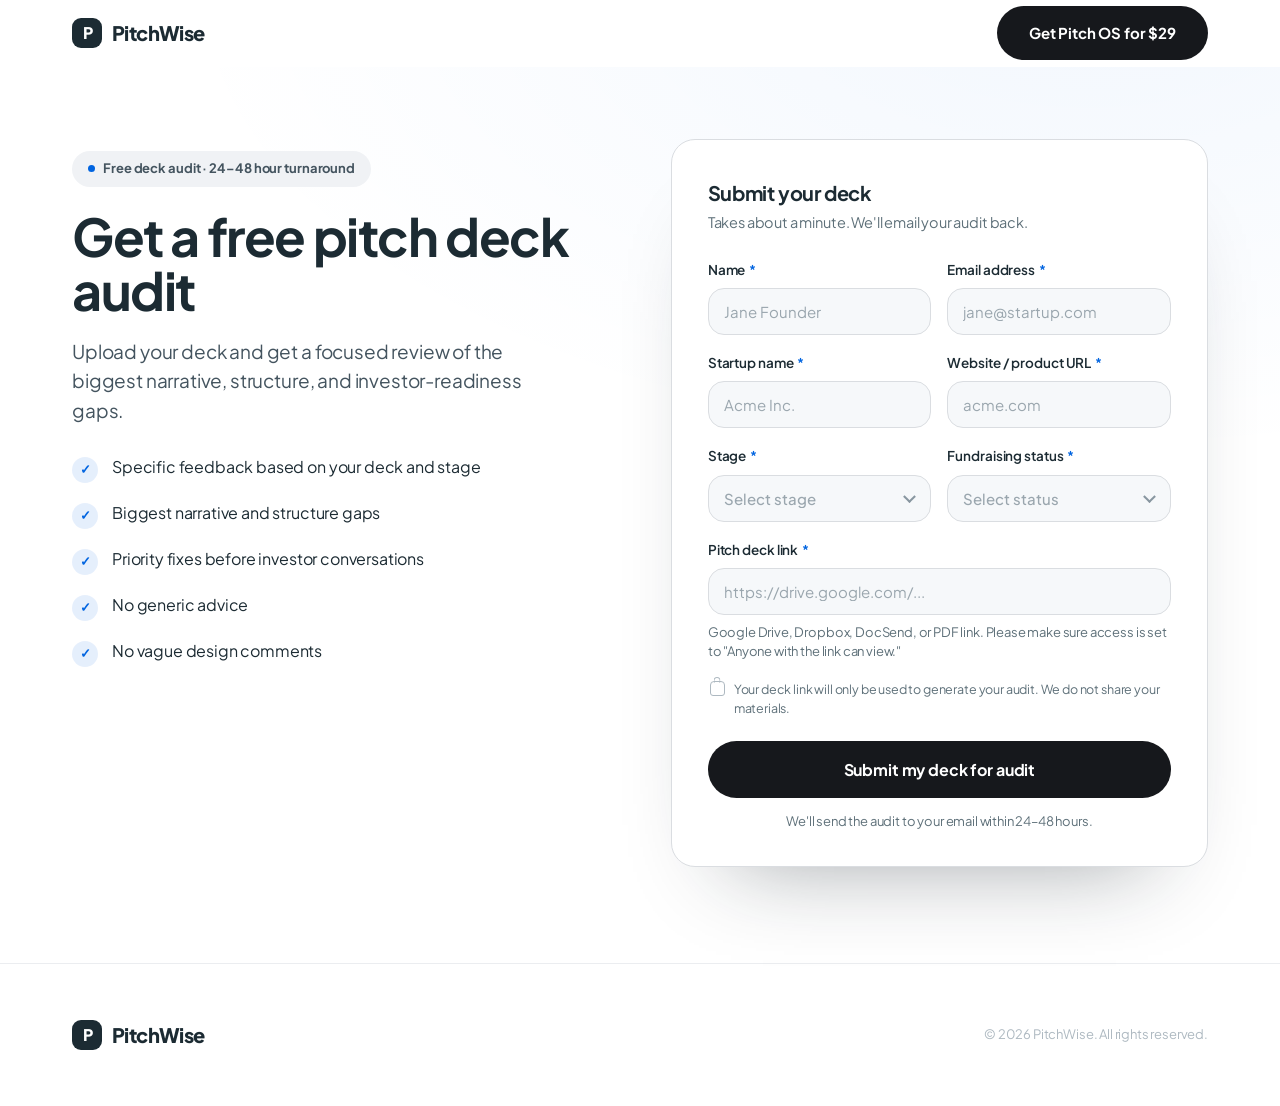
==== free-audit.html @ 68fb24f4 "Add files via upload" ====
<!DOCTYPE html>
<html lang="en">
<head>
<meta charset="UTF-8" />
<meta name="viewport" content="width=device-width, initial-scale=1.0" />
<title>Free Pitch Deck Audit — PitchWise</title>
<meta name="description" content="Upload your pitch deck and get a focused review of the biggest narrative, structure, and investor-readiness gaps." />
<link rel="preconnect" href="https://fonts.googleapis.com" />
<link rel="preconnect" href="https://fonts.gstatic.com" crossorigin />
<link href="https://fonts.googleapis.com/css2?family=Plus+Jakarta+Sans:ital,wght@0,300;0,400;0,500;0,600;0,700;0,800&display=swap" rel="stylesheet" />
<link rel="stylesheet" href="styles.css" />
<link rel="stylesheet" href="audit.css" />
<script>document.documentElement.classList.add("js");</script>
</head>
<body>

<!-- ============================================================ NAV -->
<header class="nav" id="nav">
  <div class="wrap nav-inner">
    <a class="brand" href="PitchWise.html">
      <span class="brand-mark">P</span>
      PitchWise
    </a>
    <div class="nav-actions">
      <a class="btn btn-primary" href="PitchWise.html#get">Get Pitch OS for $29</a>
    </div>
  </div>
</header>

<main>
  <section class="audit-page">
    <div class="wrap">
      <div class="audit-layout">

        <!-- ---------------------------------------- LEFT: COPY -->
        <div class="audit-copy">
          <span class="hero-badge"><span class="dot"></span> Free deck audit · 24–48 hour turnaround</span>
          <h1>Get a free pitch deck audit</h1>
          <p class="lede">Upload your deck and get a focused review of the biggest narrative, structure, and investor-readiness gaps.</p>
          <ul class="audit-points">
            <li><span class="ic">✓</span><span>Specific feedback based on your deck and stage</span></li>
            <li><span class="ic">✓</span><span>Biggest narrative and structure gaps</span></li>
            <li><span class="ic">✓</span><span>Priority fixes before investor conversations</span></li>
            <li><span class="ic">✓</span><span>No generic advice</span></li>
            <li><span class="ic">✓</span><span>No vague design comments</span></li>
          </ul>
        </div>

        <!-- ---------------------------------------- RIGHT: FORM -->
        <div class="audit-form-card">
          <form id="auditForm" action="https://api.web3forms.com/submit" method="POST" novalidate>
            <input type="hidden" name="access_key" value="e4093135-9e4c-492b-8e3f-f1257cd2d997" />
            <input type="hidden" name="subject" value="New PitchWise Deck Audit Submission" />
            <input type="hidden" name="redirect" value="https://pitchwise.xyz/thank-you.html" />
            <input type="checkbox" name="botcheck" class="hidden" style="display:none;" />
            <div class="form-title">Submit your deck</div>
            <p class="form-sub">Takes about a minute. We'll email your audit back.</p>

            <div class="field-row">
              <div class="field">
                <label for="name">Name <span class="req">*</span></label>
                <input class="input" type="text" id="name" name="name" placeholder="Jane Founder" required />
              </div>
              <div class="field">
                <label for="email">Email address <span class="req">*</span></label>
                <input class="input" type="email" id="email" name="email" placeholder="jane@startup.com" required />
              </div>
            </div>

            <div class="field-row">
              <div class="field">
                <label for="startup">Startup name <span class="req">*</span></label>
                <input class="input" type="text" id="startup" name="startup_name" placeholder="Acme Inc." required />
              </div>
              <div class="field">
                <label for="website">Website / product URL <span class="req">*</span></label>
                <input class="input" type="text" id="website" name="website_url" placeholder="acme.com" required />
              </div>
            </div>

            <div class="field-row">
              <div class="field">
                <label for="stage">Stage <span class="req">*</span></label>
                <div class="select-wrap">
                  <select class="select" id="stage" name="stage" required>
                    <option value="" disabled selected hidden>Select stage</option>
                    <option>Idea</option>
                    <option>MVP</option>
                    <option>Pre-revenue</option>
                    <option>Revenue</option>
                    <option>Pre-seed</option>
                    <option>Seed</option>
                  </select>
                </div>
              </div>
              <div class="field">
                <label for="fundraising">Fundraising status <span class="req">*</span></label>
                <div class="select-wrap">
                  <select class="select" id="fundraising" name="fundraising_status" required>
                    <option value="" disabled selected hidden>Select status</option>
                    <option>Not raising yet</option>
                    <option>Preparing to raise</option>
                    <option>Actively raising</option>
                    <option>Demo day</option>
                    <option>Accelerator application</option>
                  </select>
                </div>
              </div>
            </div>

            <div class="field">
              <label for="deck">Pitch deck link <span class="req">*</span></label>
              <input class="input" type="url" id="deck" name="pitch_deck_link" placeholder="https://drive.google.com/..." required />
              <div class="upload-hint" style="margin-top:8px;">Google Drive, Dropbox, DocSend, or PDF link. Please make sure access is set to "Anyone with the link can view."</div>
              <div class="field-error" id="fileError"></div>
            </div>

            <div class="privacy-note">
              <span class="lock"></span>
              <span>Your deck link will only be used to generate your audit. We do not share your materials.</span>
            </div>

            <button type="submit" class="btn btn-primary btn-submit">Submit my deck for audit</button>
            <p class="submit-help">We'll send the audit to your email within 24–48 hours.</p>
          </form>
        </div>

      </div>
    </div>
  </section>
</main>

<!-- ======================================================== FOOTER -->
<footer class="footer">
  <div class="wrap footer-inner">
    <a class="brand" href="PitchWise.html">
      <span class="brand-mark">P</span>
      PitchWise
    </a>
    <span class="copy">© 2026 PitchWise. All rights reserved.</span>
  </div>
</footer>

<script>
  (function () {
    var form = document.getElementById("auditForm");
    var input = document.getElementById("deck");
    var errorEl = document.getElementById("fileError");

    function showError(msg) {
      errorEl.textContent = msg;
      errorEl.classList.add("show");
      input.setAttribute("aria-invalid", "true");
    }
    function clearError() {
      errorEl.textContent = "";
      errorEl.classList.remove("show");
      input.removeAttribute("aria-invalid");
    }
    function isValidUrl(value) {
      var v = value.trim();
      if (!v) return false;
      try {
        var u = new URL(v);
        return (u.protocol === "http:" || u.protocol === "https:") && !!u.hostname && u.hostname.indexOf(".") !== -1;
      } catch (err) {
        return false;
      }
    }

    input.addEventListener("input", clearError);

    form.addEventListener("submit", function (e) {
      clearError();

      // Native validation for text/email/select fields
      if (!form.checkValidity()) {
        e.preventDefault();
        form.reportValidity();
        return;
      }
      // Require a valid deck link
      var link = input.value.trim();
      if (!link) {
        e.preventDefault();
        showError("Please add a link to your pitch deck.");
        input.focus();
        return;
      }
      if (!isValidUrl(link)) {
        e.preventDefault();
        showError("Please enter a valid link (e.g. https://drive.google.com/...).");
        input.focus();
        return;
      }

      // Valid — allow native POST to Web3Forms.
      // The hidden "redirect" field sends the user to the thank-you page on success.
      var btn = form.querySelector(".btn-submit");
      if (btn) {
        btn.textContent = "Submitting…";
        btn.style.pointerEvents = "none";
        btn.style.opacity = "0.7";
      }
    });
  })();

  /* Sticky nav hairline on scroll (matches landing page behavior) */
  (function () {
    var nav = document.getElementById("nav");
    if (!nav) return;
    function onScroll() {
      nav.classList.toggle("scrolled", window.scrollY > 8);
    }
    window.addEventListener("scroll", onScroll, { passive: true });
    onScroll();
  })();
</script>
</body>
</html>
---- styles.css ----
/* ============================================================
   PitchWise — Meta-inspired redesign
   Design tokens derived from the attached Meta design.md.
   Token names map 1:1 to the design system; values below are
   concrete realizations of the {token} placeholders.
   ============================================================ */

:root {
  /* ---- Brand & accent ---- */
  --primary: #0064E0;        /* Cobalt — buy-now / conversion accent only */
  --primary-deep: #0143B5;   /* Pressed cobalt / active link */
  --primary-soft: rgba(0, 100, 224, 0.10);
  --fb-blue: #1877F2;        /* Form-control activation */

  /* ---- Surface ---- */
  --canvas: #FFFFFF;
  --surface-soft: #F0F2F5;
  --surface-tint: #F6F8FA;
  --hairline: #DADDE1;
  --hairline-soft: #EBEDF0;

  /* ---- Text ---- */
  --ink-deep: #1C2B33;
  --ink: #2E3B43;
  --charcoal: #44545F;
  --slate: #5E7079;
  --steel: #8896A0;
  --stone: #AEB9C1;

  /* ---- Buttons ---- */
  --ink-button: #16181C;     /* Black marketing pill */
  --on-ink-button: #FFFFFF;

  /* ---- Semantic ---- */
  --success: #2E9E5B;
  --attention: #E8730C;
  --warning: #F7C948;
  --critical: #E02C2C;

  /* ---- Type ---- */
  --font: "Plus Jakarta Sans", "Helvetica Neue", Helvetica, Arial, sans-serif;

  /* ---- Radius scale ---- */
  --r-sm: 4px;
  --r-md: 6px;
  --r-lg: 8px;
  --r-xl: 16px;
  --r-xxl: 24px;
  --r-xxxl: 32px;
  --r-feature: 40px;
  --r-full: 100px;

  /* ---- Spacing ---- */
  --s-xxs: 4px;
  --s-xs: 8px;
  --s-sm: 10px;
  --s-md: 12px;
  --s-base: 16px;
  --s-lg: 20px;
  --s-xl: 24px;
  --s-xxl: 32px;
  --s-xxxl: 40px;
  --s-section-sm: 48px;
  --s-section: 64px;
  --s-section-lg: 80px;
  --s-hero: 120px;

  --max-w: 1200px;
}

/* ============================================================
   Base
   ============================================================ */
*,
*::before,
*::after { box-sizing: border-box; }

html { scroll-behavior: smooth; }

body {
  margin: 0;
  font-family: var(--font);
  background: var(--canvas);
  color: var(--ink-deep);
  -webkit-font-smoothing: antialiased;
  text-rendering: optimizeLegibility;
  font-size: 16px;
  line-height: 1.5;
  letter-spacing: -0.16px;
}

img { display: block; max-width: 100%; }

a { color: inherit; text-decoration: none; }

h1, h2, h3, h4, p { margin: 0; }

.wrap {
  width: 100%;
  max-width: var(--max-w);
  margin: 0 auto;
  padding: 0 32px;
}

/* ============================================================
   Type roles
   ============================================================ */
.t-hero {
  font-size: clamp(40px, 6.2vw, 68px);
  font-weight: 600;
  line-height: 1.08;
  letter-spacing: -1.8px;
}
.t-display {
  font-size: clamp(32px, 4.4vw, 48px);
  font-weight: 600;
  line-height: 1.14;
  letter-spacing: -1.2px;
}
.t-heading-lg {
  font-size: clamp(26px, 3vw, 36px);
  font-weight: 600;
  line-height: 1.18;
  letter-spacing: -0.8px;
}
.t-heading-md {
  font-size: clamp(22px, 2.4vw, 28px);
  font-weight: 300;
  line-height: 1.22;
  letter-spacing: -0.4px;
}
.t-heading-sm {
  font-size: 22px;
  font-weight: 600;
  line-height: 1.25;
  letter-spacing: -0.4px;
}
.t-subtitle {
  font-size: clamp(17px, 1.5vw, 19px);
  font-weight: 400;
  line-height: 1.5;
  letter-spacing: -0.2px;
  color: var(--charcoal);
}
.t-eyebrow {
  font-size: 13px;
  font-weight: 700;
  letter-spacing: 0.6px;
  text-transform: uppercase;
  color: var(--primary);
}
.t-body { font-size: 16px; line-height: 1.55; color: var(--charcoal); }
.t-small { font-size: 14px; line-height: 1.45; letter-spacing: -0.14px; color: var(--slate); }

.muted { color: var(--slate); }

/* ============================================================
   Buttons (pill, always rounded-full)
   ============================================================ */
.btn {
  display: inline-flex;
  align-items: center;
  justify-content: center;
  gap: 8px;
  font-family: inherit;
  font-size: 15px;
  font-weight: 700;
  letter-spacing: -0.14px;
  border-radius: var(--r-full);
  border: 2px solid transparent;
  cursor: pointer;
  padding: 14px 30px;
  transition: transform 160ms ease, background 160ms ease, color 160ms ease, border-color 160ms ease;
  white-space: nowrap;
}
.btn:active { transform: translateY(1px); }

.btn-primary { background: var(--ink-button); color: var(--on-ink-button); }
.btn-primary:hover { background: #2b2f36; }

.btn-cta { background: var(--primary); color: #fff; }
.btn-cta:hover { background: var(--primary-deep); }

.btn-secondary {
  background: transparent;
  color: var(--ink-deep);
  border-color: var(--ink-deep);
}
.btn-secondary:hover { background: var(--ink-deep); color: #fff; }

.btn-ghost {
  background: transparent;
  color: var(--ink-deep);
  border-color: rgba(10, 19, 23, 0.14);
  padding: 12px 26px;
}
.btn-ghost:hover { border-color: var(--ink-deep); }

.btn-lg { padding: 16px 34px; font-size: 16px; }

.btn-on-dark { background: #fff; color: var(--ink-deep); }
.btn-on-dark:hover { background: #e9ebee; }
.btn-secondary-on-dark {
  background: transparent;
  color: #fff;
  border-color: rgba(255,255,255,0.5);
}
.btn-secondary-on-dark:hover { background: rgba(255,255,255,0.12); border-color:#fff; }

/* ============================================================
   Navigation
   ============================================================ */
.nav {
  position: sticky;
  top: 0;
  z-index: 50;
  background: rgba(255,255,255,0.82);
  backdrop-filter: saturate(180%) blur(18px);
  border-bottom: 1px solid transparent;
  transition: border-color 200ms ease, background 200ms ease;
}
.nav.scrolled { border-bottom-color: var(--hairline-soft); }
.nav-inner {
  height: 66px;
  display: flex;
  align-items: center;
  justify-content: space-between;
  gap: 24px;
}
.brand {
  display: flex;
  align-items: center;
  gap: 10px;
  font-weight: 800;
  font-size: 20px;
  letter-spacing: -0.6px;
  color: var(--ink-deep);
}
.brand-mark {
  width: 30px; height: 30px;
  border-radius: 9px;
  background: var(--ink-deep);
  display: grid; place-items: center;
  color: #fff; font-weight: 800; font-size: 16px;
  letter-spacing: -1px;
}
.nav-actions { display: flex; align-items: center; gap: 10px; }

/* ============================================================
   Sections
   ============================================================ */
section { position: relative; }
.section-pad { padding: 80px 0; }
.section-pad-lg { padding: 96px 0; }

.center { text-align: center; }
.section-head { max-width: 760px; margin: 0 auto; }
.section-head.left { margin: 0; }
.section-head .t-eyebrow { margin-bottom: 16px; display: block; }
.section-head .t-subtitle { margin-top: 20px; }

/* ============================================================
   Hero
   ============================================================ */
.hero { padding: 64px 0 88px; overflow: hidden; }
.hero-head { max-width: 880px; margin: 0 auto; text-align: center; }
.hero-badge {
  display: inline-flex; align-items: center; gap: 8px;
  background: var(--surface-soft);
  color: var(--charcoal);
  font-size: 13px; font-weight: 700; letter-spacing: -0.1px;
  padding: 8px 16px;
  border-radius: var(--r-full);
  margin-bottom: 26px;
}
.hero-badge .dot { width: 7px; height: 7px; border-radius: 50%; background: var(--primary); }
.hero h1 { margin-bottom: 22px; }
.hero-sub { max-width: 620px; margin: 0 auto 32px; }
.hero-ctas { display: flex; gap: 14px; justify-content: center; flex-wrap: wrap; }

/* ---- Hero carousel ---- */
/* ---- Funded deck patterns rail ---- */
.fp-rail {
  position: relative;
  margin-top: 52px;
}
.fp-scroller {
  display: flex;
  gap: 20px;
  overflow-x: auto;
  scroll-snap-type: x proximity;
  padding: 8px max(32px, calc((100vw - 1200px) / 2 + 32px)) 28px;
  scroll-padding-left: max(32px, calc((100vw - 1200px) / 2 + 32px));
  -webkit-overflow-scrolling: touch;
  scrollbar-width: none;
}
.fp-scroller::-webkit-scrollbar { display: none; }
.fp-card {
  flex: 0 0 320px;
  scroll-snap-align: start;
  display: flex;
  flex-direction: column;
  background: var(--canvas);
  border: 1px solid var(--hairline-soft);
  border-radius: var(--r-xxl);
  overflow: hidden;
  transition: border-color 200ms ease, box-shadow 200ms ease, transform 200ms ease;
}
.fp-card:hover {
  border-color: var(--hairline);
  box-shadow: 0 12px 32px -18px rgba(16, 24, 40, 0.22);
  transform: translateY(-2px);
}
.fp-thumb {
  position: relative;
  aspect-ratio: 16 / 9;
  background-color: var(--surface-soft);
  background-image: repeating-linear-gradient(
    -45deg,
    transparent 0,
    transparent 11px,
    rgba(28, 43, 51, 0.045) 11px,
    rgba(28, 43, 51, 0.045) 22px
  );
  border-bottom: 1px solid var(--hairline-soft);
  display: flex;
  align-items: flex-end;
  justify-content: flex-start;
}
.fp-thumb-tag {
  margin: 12px;
  font-family: var(--mono, ui-monospace, "SF Mono", Menlo, monospace);
  font-size: 11px;
  letter-spacing: 0.04em;
  text-transform: lowercase;
  color: var(--ink-soft);
  background: var(--canvas);
  border: 1px solid var(--hairline-soft);
  padding: 4px 9px;
  border-radius: var(--r-full);
}
.fp-body {
  display: flex;
  flex-direction: column;
  gap: 12px;
  padding: 22px 22px 24px;
  flex: 1;
}
.fp-head {
  display: flex;
  align-items: center;
  justify-content: space-between;
  gap: 12px;
}
.fp-name {
  font-size: 17px;
  font-weight: 700;
  letter-spacing: -0.3px;
  color: var(--ink-deep);
}
.fp-raise {
  font-size: 12px;
  font-weight: 600;
  color: var(--ink-soft);
  background: var(--surface-soft);
  border: 1px solid var(--hairline-soft);
  padding: 4px 10px;
  border-radius: var(--r-full);
  white-space: nowrap;
}
.fp-type {
  align-self: flex-start;
  font-size: 12px;
  font-weight: 600;
  letter-spacing: 0.02em;
  color: var(--primary);
  background: rgba(0, 100, 224, 0.07);
  padding: 5px 11px;
  border-radius: var(--r-full);
}
.fp-thumb--img {
  background: #f8f8f8;
  background-image: none;
}
.fp-thumb--img img {
  width: 100%;
  height: 100%;
  object-fit: cover;
  display: block;
}
.fp-caption {
  font-size: 12.5px;
  line-height: 1.5;
  color: var(--ink-soft);
  margin: 0;
  padding-top: 8px;
  border-top: 1px solid var(--hairline-soft);
  text-wrap: pretty;
}

.fp-nav {
  display: flex;
  justify-content: center;
  align-items: center;
  gap: 14px;
  margin-top: 28px;
}
.fp-arrow {
  width: 48px;
  height: 48px;
  border-radius: var(--r-full);
  border: 1px solid var(--hairline);
  background: var(--canvas);
  color: var(--ink-deep);
  font-size: 22px;
  line-height: 1;
  cursor: pointer;
  display: flex;
  align-items: center;
  justify-content: center;
  transition: opacity 200ms ease, background 200ms ease, border-color 200ms ease, transform 150ms ease;
}
.fp-arrow:hover { background: var(--surface-soft); border-color: var(--stone); }
.fp-arrow:active { transform: scale(0.94); }
.fp-arrow[disabled] { opacity: 0.35; pointer-events: none; }
@media (max-width: 767px) {
  .fp-card { flex-basis: 80vw; max-width: 320px; }
  .fp-scroller { padding-left: 20px; padding-right: 20px; scroll-padding-left: 20px; }
}

/* ============================================================
   Signal chips (problem section)
   ============================================================ */
.chips { display: flex; flex-wrap: wrap; gap: 12px; justify-content: center; margin-top: 48px; }
.chip {
  background: var(--canvas);
  border: 1px solid var(--hairline);
  color: var(--ink);
  font-size: 15px; font-weight: 600;
  padding: 11px 20px;
  border-radius: var(--r-full);
  display: inline-flex; align-items: center; gap: 9px;
}
.chip .tick { color: var(--primary); font-size: 13px; }

/* ============================================================
   Use-case pills
   ============================================================ */
.usecases { display: flex; flex-wrap: wrap; gap: 12px; justify-content: center; margin-top: 48px; }
.usecase {
  background: var(--ink-deep);
  color: #fff;
  font-size: 15px; font-weight: 600;
  padding: 11px 22px;
  border-radius: var(--r-full);
}

/* ============================================================
   Deliverables (what you get)
   ============================================================ */
.deliverables { display: grid; grid-template-columns: repeat(3, 1fr); gap: 24px; margin-top: 56px; }
.deliv-card {
  background: var(--canvas);
  border: 1px solid var(--hairline-soft);
  border-radius: var(--r-xxl);
  padding: 36px 32px;
  display: flex;
  flex-direction: column;
  transition: transform 200ms ease, box-shadow 200ms ease;
}
.deliv-card:hover { transform: translateY(-4px); box-shadow: 0 30px 60px -40px rgba(20,30,40,0.4); }
.deliv-num {
  font-size: 14px; font-weight: 800; color: var(--steel);
  letter-spacing: 0.5px; margin-bottom: 22px;
}
.deliv-visual {
  border-radius: var(--r-xl);
  background: linear-gradient(160deg, var(--surface-tint), var(--surface-soft));
  border: 1px solid var(--hairline-soft);
  aspect-ratio: 16/10;
  margin-bottom: 26px;
  display: grid;
  place-items: center;
  overflow: hidden;
  position: relative;
}
.deliv-visual.deliv-visual--img {
  background: var(--surface-soft);
  background-image: none;
  padding: 0;
}
.deliv-visual--img img {
  width: 100%;
  height: 100%;
  object-fit: cover;
  display: block;
  border-radius: var(--r-xl);
}
.deliv-visual.deliv-visual--framed {
  background: #FEFDFD;
  background-image: none;
  padding: 22px;
}
.deliv-visual--framed img {
  width: 100%;
  height: auto;
  max-height: 100%;
  object-fit: contain;
  display: block;
  border-radius: var(--r-md, 12px);
  background: #fff;
  box-shadow: 0 10px 30px -12px rgba(16, 24, 40, 0.22), 0 2px 6px -2px rgba(16, 24, 40, 0.08);
}
.deliv-card h3 { margin-bottom: 12px; }
.deliv-card .t-body { flex: 1; }
.deliv-tags { display: flex; flex-wrap: wrap; gap: 8px; margin-top: 24px; }
.deliv-tag {
  font-size: 11px; font-weight: 700; letter-spacing: 0.4px;
  text-transform: uppercase;
  color: var(--slate);
  background: var(--surface-soft);
  padding: 6px 11px;
  border-radius: var(--r-full);
}

/* mini deck visual inside deliverable cards */
.mini-deck { display: flex; gap: 7px; align-items: flex-end; }
.mini-slide {
  width: 34px; height: 46px; border-radius: 5px;
  background: #fff; border: 1px solid var(--hairline);
  box-shadow: 0 6px 14px -8px rgba(20,30,40,0.4);
}
.mini-slide.tall { height: 60px; }
.mini-lines { display:flex; flex-direction:column; gap:7px; width: 130px; }
.mini-lines span { height: 9px; border-radius: 4px; background: var(--hairline); }
.mini-lines span:nth-child(1){ width:70%; background: var(--primary); opacity:.7;}
.mini-lines span:nth-child(2){ width:100%; }
.mini-lines span:nth-child(3){ width:88%; }
.mini-prompt {
  width: 78%; background:#fff; border:1px solid var(--hairline);
  border-radius: 12px; padding: 12px; display:flex; flex-direction:column; gap:7px;
}
.mini-prompt .mp-row { display:flex; gap:6px; align-items:center; }
.mini-prompt .mp-dot { width:8px;height:8px;border-radius:50%;background:var(--primary);}
.mini-prompt .mp-bar { height:7px;border-radius:4px;background:var(--hairline);flex:1;}

/* ============================================================
   Process / patterns
   ============================================================ */
.steps { display: grid; grid-template-columns: repeat(6, 1fr); gap: 16px; margin-top: 56px; align-items: stretch; }
.step {
  background: var(--canvas);
  border: 1px solid var(--hairline-soft);
  border-radius: var(--r-lg);
  padding: 24px 20px;
  display: flex;
  flex-direction: column;
  align-items: flex-start;
  text-align: left;
  height: 100%;
  box-sizing: border-box;
}
.step-num {
  width: 40px; height: 40px; border-radius: 50%;
  background: var(--surface-soft);
  color: var(--ink-deep);
  display: grid; place-items: center;
  font-weight: 800; font-size: 15px;
  margin-bottom: 20px;
}
.step h4 { font-size: 17px; font-weight: 700; letter-spacing: -0.3px; }
.step-desc { display: block; font-size: 13px; font-weight: 400; color: var(--ink-soft); letter-spacing: 0; margin-top: 6px; line-height: 1.5; }

/* ============================================================
   Free deck audit (split + mock)
   ============================================================ */
.audit {
  background: var(--surface-soft);
}
.audit-split {
  display: grid;
  grid-template-columns: 1fr 1fr;
  gap: 64px;
  align-items: center;
}
.audit-points { list-style: none; padding: 0; margin: 28px 0 32px; display: flex; flex-direction: column; gap: 18px; }
.audit-points li { display: flex; gap: 14px; }
.audit-points .ic {
  flex: none;
  width: 26px; height: 26px; border-radius: 50%;
  background: var(--primary-soft); color: var(--primary);
  display: grid; place-items: center; font-size: 13px; font-weight: 800;
  margin-top: 2px;
}
.audit-points strong { display: block; color: var(--ink-deep); font-size: 16px; }
.audit-points span.txt { color: var(--slate); font-size: 15px; }

/* audit mock card */
.audit-mock {
  background: var(--canvas);
  border-radius: var(--r-xxl);
  border: 1px solid var(--hairline-soft);
  box-shadow: 0 40px 80px -50px rgba(20,30,40,0.5);
  padding: 28px;
}
.am-file {
  display: flex; align-items: center; gap: 14px;
  padding: 16px; border-radius: var(--r-lg);
  background: var(--surface-tint); border: 1px solid var(--hairline-soft);
}
.am-file .pdf {
  width: 44px; height: 44px; border-radius: 9px;
  background: var(--ink-deep); color: #fff;
  display: grid; place-items: center; font-size: 11px; font-weight: 800;
}
.am-file .meta b { font-size: 15px; color: var(--ink-deep); }
.am-file .meta span { font-size: 13px; color: var(--slate); }
.am-file .badge-ok {
  margin-left: auto;
  background: rgba(46,158,91,0.12); color: var(--success);
  font-size: 12px; font-weight: 700; padding: 6px 12px; border-radius: var(--r-full);
}
.am-rows { margin: 22px 0; display: flex; flex-direction: column; }
.am-row {
  display: flex; justify-content: space-between; align-items: center;
  padding: 13px 0; border-bottom: 1px solid var(--hairline-soft);
  font-size: 15px;
}
.am-row span:first-child { color: var(--ink); font-weight: 500; }
.am-tag { font-size: 13px; font-weight: 700; padding: 4px 11px; border-radius: var(--r-full); }
.am-tag.warn { background: rgba(232,115,12,0.12); color: var(--attention); }
.am-tag.ok { background: rgba(46,158,91,0.12); color: var(--success); }
.am-tag.soft { background: var(--surface-soft); color: var(--slate); }
.am-tag.rev { background: var(--primary-soft); color: var(--primary); }
.am-foot {
  display: flex; align-items: center; justify-content: space-between;
  background: var(--ink-deep); color: #fff;
  border-radius: var(--r-xl); padding: 20px 24px;
}
.am-foot .lbl { font-size: 14px; color: rgba(255,255,255,0.7); }
.am-foot .big { font-size: 17px; font-weight: 700; }
.am-score { text-align: right; }
.am-score .n { font-size: 30px; font-weight: 800; letter-spacing: -1px; }
.am-score .n .d { color: rgba(255,255,255,0.45); font-size: 18px; }

/* ============================================================
   Who this is for
   ============================================================ */
.audience { display: grid; grid-template-columns: repeat(3, 1fr); gap: 20px; margin-top: 48px; }
.aud-card {
  background: var(--canvas);
  border: 1px solid var(--hairline-soft);
  border-radius: var(--r-xl);
  padding: 30px 28px;
}
.aud-card .n { font-size: 14px; font-weight: 800; color: var(--primary); margin-bottom: 16px; }
.aud-card p { font-size: 17px; font-weight: 500; color: var(--ink-deep); line-height: 1.4; letter-spacing: -0.3px; }

/* ============================================================
   Transformation strip (dark promo)
   ============================================================ */
.promo-strip {
  background: var(--ink-deep);
  color: #fff;
  border-radius: var(--r-xxxl);
  padding: 80px 64px;
  text-align: center;
  position: relative;
  overflow: hidden;
}
.promo-strip h2 { color: #fff; max-width: 880px; margin: 0 auto; }
.promo-strip .t-subtitle { color: rgba(255,255,255,0.74); max-width: 620px; margin: 22px auto 34px; }
.promo-glow {
  position: absolute; width: 520px; height: 520px; border-radius: 50%;
  background: radial-gradient(circle, rgba(0,100,224,0.45), transparent 68%);
  filter: blur(20px);
  top: -200px; right: -120px; pointer-events: none;
}

/* ============================================================
   FAQ
   ============================================================ */
.faq-list { max-width: 820px; margin: 48px auto 0; display: flex; flex-direction: column; gap: 12px; }
.faq-item {
  border: 1px solid var(--hairline-soft);
  border-radius: var(--r-xl);
  background: var(--canvas);
  overflow: hidden;
}
.faq-q {
  width: 100%; text-align: left; background: none; border: none; cursor: pointer;
  font-family: inherit;
  display: flex; align-items: center; justify-content: space-between; gap: 16px;
  padding: 24px 28px;
  font-size: 18px; font-weight: 700; color: var(--ink-deep); letter-spacing: -0.3px;
}
.faq-q .chev { color: var(--steel); transition: transform 250ms ease; flex: none; }
.faq-item.open .faq-q .chev { transform: rotate(180deg); }
.faq-a {
  max-height: 0; overflow: hidden;
  transition: max-height 300ms ease;
}
.faq-a-inner { padding: 0 28px 26px; color: var(--charcoal); font-size: 16px; line-height: 1.6; }

/* ============================================================
   Final CTA
   ============================================================ */
.final-cta { text-align: center; }
.final-cta .t-subtitle { max-width: 600px; margin: 22px auto 34px; }
.final-cta .hero-ctas { justify-content: center; }

/* ============================================================
   Footer
   ============================================================ */
.footer {
  border-top: 1px solid var(--hairline-soft);
  padding: 56px 0;
}
.footer-inner { display: flex; align-items: center; justify-content: space-between; gap: 24px; flex-wrap: wrap; }
.footer .copy { font-size: 13px; color: var(--stone); }

/* ============================================================
   Scroll reveal
   ============================================================ */
/* Only hide-before-reveal when JS is present; no-JS falls back to fully visible */
html.js .reveal { opacity: 0; transform: translateY(24px); transition: opacity 700ms ease, transform 700ms ease; }
html.js .reveal.in { opacity: 1; transform: none; }
@media (prefers-reduced-motion: reduce) {
  html.js .reveal { opacity: 1; transform: none; transition: none; }
}

/* ============================================================
   Responsive
   ============================================================ */
@media (max-width: 1023px) {
  .deliverables { grid-template-columns: 1fr; max-width: 560px; margin-left:auto; margin-right:auto; }
  .steps { grid-template-columns: repeat(3, 1fr); }
  .audience { grid-template-columns: 1fr 1fr; }
  .audit-split { grid-template-columns: 1fr; gap: 40px; }
}

@media (max-width: 767px) {
  .wrap { padding: 0 20px; }
  .section-pad { padding: 56px 0; }
  .section-pad-lg { padding: 64px 0; }
  .hero { padding: 36px 0 64px; }
  .steps { grid-template-columns: 1fr 1fr; }
  .audience { grid-template-columns: 1fr; }
  .promo-strip { padding: 56px 28px; border-radius: var(--r-xxl); }
  .audit-mock { padding: 20px; }
  .footer-inner { flex-direction: column; align-items: flex-start; gap: 20px; }
}

@media (max-width: 479px) {
  .steps { grid-template-columns: 1fr; }
  .hero-ctas .btn { width: 100%; }
}
---- audit.css ----
/* ============================================================
   PitchWise — Free Deck Audit page
   Form-specific styles (extends styles.css tokens)
   ============================================================ */

.audit-page {
  padding: 72px 0 96px;
  background:
    radial-gradient(120% 90% at 85% -10%, rgba(0, 100, 224, 0.05), transparent 60%),
    var(--canvas);
}
.audit-layout {
  display: grid;
  grid-template-columns: 1fr 1.02fr;
  gap: 72px;
  align-items: start;
}

/* ---- Left column copy ---- */
.audit-copy { padding-top: 12px; }
.audit-copy .hero-badge { margin-bottom: 22px; }
.audit-copy h1 {
  font-size: clamp(34px, 4.4vw, 52px);
  font-weight: 700;
  line-height: 1.04;
  letter-spacing: -1.4px;
  color: var(--ink-deep);
  margin-bottom: 20px;
}
.audit-copy .lede {
  font-size: 19px;
  line-height: 1.55;
  color: var(--charcoal);
  max-width: 460px;
  margin-bottom: 8px;
}
.audit-copy .audit-points { margin: 30px 0 0; }

/* ---- Form card ---- */
.audit-form-card {
  background: var(--canvas);
  border: 1px solid var(--hairline);
  border-radius: var(--r-xxl);
  box-shadow: 0 50px 90px -60px rgba(20, 30, 40, 0.45);
  padding: 38px 36px 34px;
}
.audit-form-card .form-title {
  font-size: 20px;
  font-weight: 700;
  letter-spacing: -0.4px;
  color: var(--ink-deep);
  margin-bottom: 4px;
}
.audit-form-card .form-sub {
  font-size: 14.5px;
  color: var(--slate);
  margin-bottom: 26px;
}

.field { margin-bottom: 18px; }
.field-row {
  display: grid;
  grid-template-columns: 1fr 1fr;
  gap: 16px;
}
.field label {
  display: block;
  font-size: 13.5px;
  font-weight: 600;
  color: var(--ink-deep);
  margin-bottom: 8px;
  letter-spacing: -0.1px;
}
.field .req { color: var(--primary); margin-left: 2px; }

.input,
.select {
  width: 100%;
  box-sizing: border-box;
  font-family: var(--font);
  font-size: 15px;
  font-weight: 500;
  color: var(--ink-deep);
  background: var(--surface-tint);
  border: 1px solid var(--hairline);
  border-radius: var(--r-xl);
  padding: 13px 15px;
  transition: border-color 160ms ease, background 160ms ease, box-shadow 160ms ease;
  -webkit-appearance: none;
  appearance: none;
}
.input::placeholder { color: #9aa6ae; font-weight: 400; }
.input:hover,
.select:hover { border-color: var(--stone); }
.input:focus,
.select:focus {
  outline: none;
  background: var(--canvas);
  border-color: var(--primary);
  box-shadow: 0 0 0 4px var(--primary-soft);
}

/* Select chevron */
.select-wrap { position: relative; }
.select {
  padding-right: 42px;
  cursor: pointer;
  color: var(--ink-deep);
}
.select:invalid { color: #9aa6ae; }
.select-wrap::after {
  content: "";
  position: absolute;
  right: 17px;
  top: 50%;
  width: 9px;
  height: 9px;
  border-right: 2px solid var(--steel);
  border-bottom: 2px solid var(--steel);
  transform: translateY(-65%) rotate(45deg);
  pointer-events: none;
}

/* ---- Upload zone ---- */
.upload {
  position: relative;
  border: 1.5px dashed var(--hairline);
  border-radius: var(--r-xl);
  background: var(--surface-tint);
  padding: 26px 22px;
  text-align: center;
  cursor: pointer;
  transition: border-color 160ms ease, background 160ms ease;
}
.upload:hover { border-color: var(--primary); background: #fff; }
.upload.dragover {
  border-color: var(--primary);
  border-style: solid;
  background: var(--primary-soft);
}
.upload input[type="file"] {
  position: absolute;
  inset: 0;
  opacity: 0;
  cursor: pointer;
  width: 100%;
  height: 100%;
}
.upload-icon {
  width: 44px;
  height: 44px;
  margin: 0 auto 12px;
  border-radius: 12px;
  background: var(--ink-deep);
  display: grid;
  place-items: center;
}
.upload-icon::before {
  content: "";
  width: 11px;
  height: 11px;
  border-top: 2.5px solid #fff;
  border-right: 2.5px solid #fff;
  transform: rotate(-45deg) translate(-1px, 1px);
  margin-top: 4px;
}
.upload-icon::after {
  content: "";
  position: absolute;
  width: 2.5px;
  height: 17px;
  background: #fff;
  border-radius: 2px;
  margin-top: -2px;
}
.upload-title {
  font-size: 15px;
  font-weight: 600;
  color: var(--ink-deep);
}
.upload-title .link { color: var(--primary); text-decoration: underline; text-underline-offset: 2px; }
.upload-hint {
  font-size: 13px;
  color: var(--slate);
  margin-top: 5px;
}

/* Selected file chip */
.upload-file {
  display: none;
  align-items: center;
  gap: 13px;
  text-align: left;
  margin-top: 14px;
  padding: 13px 15px;
  border-radius: var(--r-lg);
  background: var(--canvas);
  border: 1px solid var(--hairline-soft);
}
.upload-file.show { display: flex; }
.upload-file .uf-badge {
  flex: none;
  width: 40px; height: 40px;
  border-radius: 9px;
  background: var(--ink-deep);
  color: #fff;
  display: grid; place-items: center;
  font-size: 10px; font-weight: 800;
  letter-spacing: 0.3px;
}
.upload-file .uf-meta { min-width: 0; flex: 1; }
.upload-file .uf-name {
  font-size: 14px; font-weight: 600; color: var(--ink-deep);
  white-space: nowrap; overflow: hidden; text-overflow: ellipsis;
}
.upload-file .uf-size { font-size: 12.5px; color: var(--slate); }
.upload-file .uf-remove {
  flex: none;
  background: none; border: none; cursor: pointer;
  color: var(--steel); font-size: 20px; line-height: 1;
  padding: 4px 6px; border-radius: 6px;
}
.upload-file .uf-remove:hover { background: var(--surface-soft); color: var(--ink-deep); }

.field-error {
  display: none;
  font-size: 13px;
  color: var(--attention);
  margin-top: 8px;
  font-weight: 500;
}
.field-error.show { display: block; }

.privacy-note {
  display: flex;
  gap: 9px;
  font-size: 12.5px;
  line-height: 1.5;
  color: var(--slate);
  margin: 14px 2px 24px;
}
.privacy-note .lock {
  flex: none;
  width: 15px; height: 15px;
  margin-top: 1px;
  border: 1.5px solid var(--stone);
  border-radius: 4px 4px 3px 3px;
  position: relative;
}
.privacy-note .lock::before {
  content: "";
  position: absolute;
  width: 7px; height: 6px;
  border: 1.5px solid var(--stone);
  border-bottom: none;
  border-radius: 4px 4px 0 0;
  top: -5px; left: 50%;
  transform: translateX(-50%);
}

.btn-submit {
  width: 100%;
  justify-content: center;
  font-size: 16px;
  padding: 16px 24px;
}
.submit-help {
  text-align: center;
  font-size: 13px;
  color: var(--slate);
  margin-top: 14px;
}

/* ---- Success state ---- */
.form-success {
  display: none;
  text-align: center;
  padding: 30px 10px 16px;
}
.form-success.show { display: block; }
.form-success .check {
  width: 64px; height: 64px;
  margin: 0 auto 22px;
  border-radius: 50%;
  background: rgba(46, 158, 91, 0.12);
  display: grid; place-items: center;
}
.form-success .check::after {
  content: "";
  width: 20px; height: 11px;
  border-left: 3px solid var(--success);
  border-bottom: 3px solid var(--success);
  transform: rotate(-45deg);
  margin-top: -5px;
}
.form-success h3 {
  font-size: 23px; font-weight: 700; letter-spacing: -0.5px;
  color: var(--ink-deep); margin-bottom: 10px;
}
.form-success p {
  font-size: 15px; line-height: 1.55; color: var(--charcoal);
  max-width: 360px; margin: 0 auto 6px;
}
.form-success .muted { font-size: 13.5px; color: var(--slate); margin-top: 14px; }

/* ---- Responsive ---- */
@media (max-width: 900px) {
  .audit-layout { grid-template-columns: 1fr; gap: 44px; }
  .audit-copy { padding-top: 0; }
  .audit-copy .lede { max-width: none; }
}
@media (max-width: 560px) {
  .audit-page { padding: 44px 0 64px; }
  .audit-form-card { padding: 28px 22px 26px; border-radius: var(--r-xl); }
  .field-row { grid-template-columns: 1fr; gap: 0; }
}
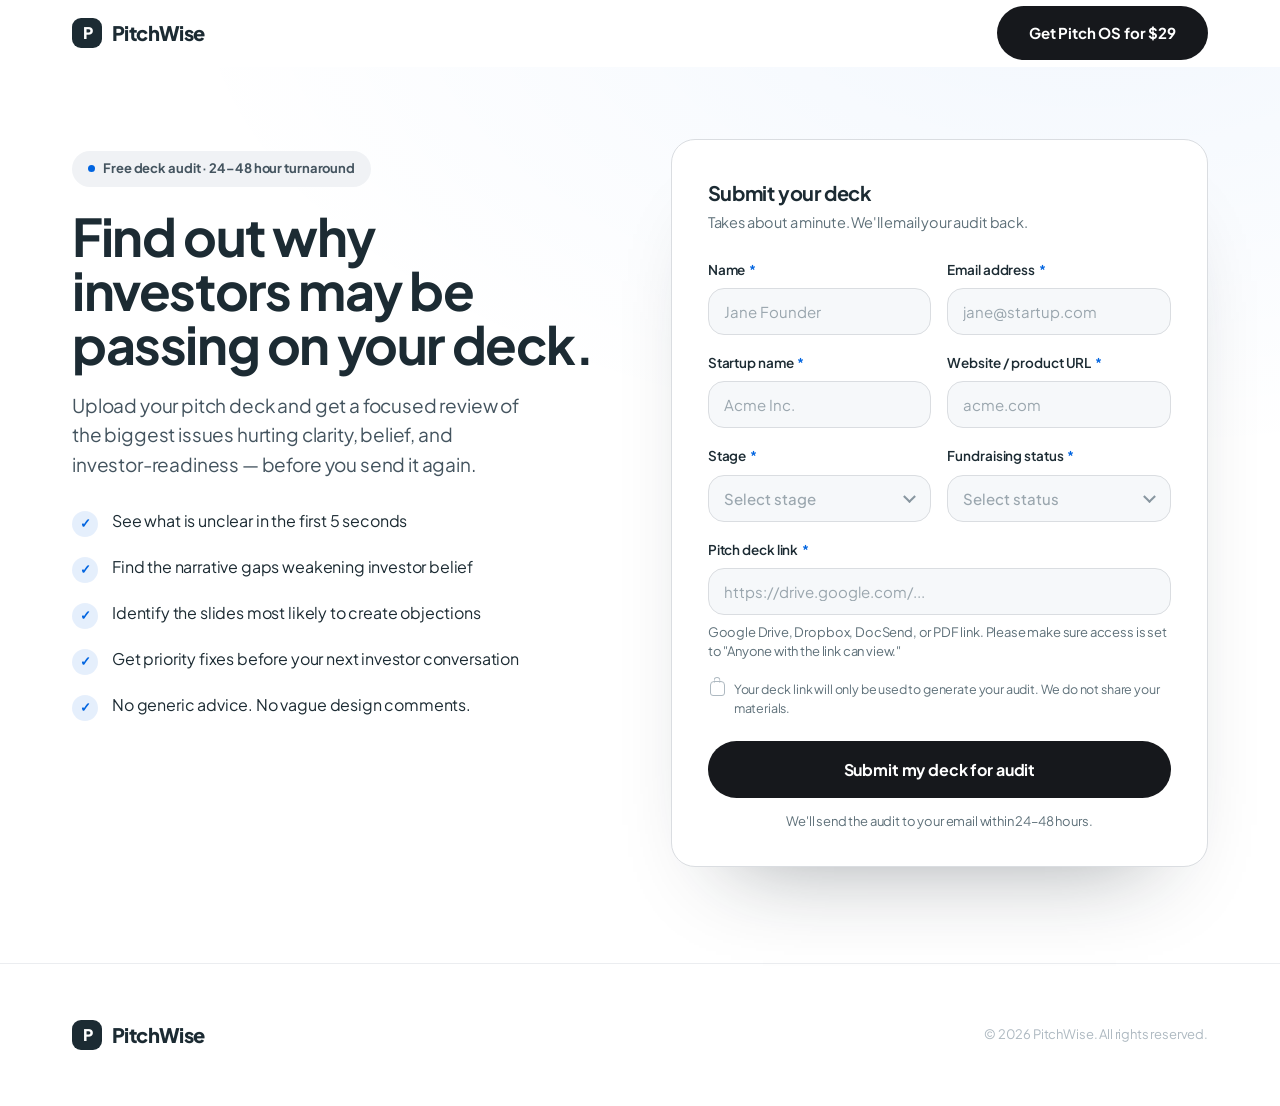
==== commit a275aa68: "Add files via upload" ====
--- a/free-audit.html
+++ b/free-audit.html
@@ -3,7 +3,8 @@
 <head>
 <meta charset="UTF-8" />
 <meta name="viewport" content="width=device-width, initial-scale=1.0" />
-<title>Free Pitch Deck Audit — PitchWise</title>
+<title>Free Deck Audit | PitchWise Pitch OS</title>
+<link rel="icon" href="./favicon.svg" type="image/svg+xml" />
 <meta name="description" content="Upload your pitch deck and get a focused review of the biggest narrative, structure, and investor-readiness gaps." />
 <link rel="preconnect" href="https://fonts.googleapis.com" />
 <link rel="preconnect" href="https://fonts.gstatic.com" crossorigin />
@@ -17,12 +18,12 @@
 <!-- ============================================================ NAV -->
 <header class="nav" id="nav">
   <div class="wrap nav-inner">
-    <a class="brand" href="PitchWise.html">
+    <a class="brand" href="./index.html">
       <span class="brand-mark">P</span>
       PitchWise
     </a>
     <div class="nav-actions">
-      <a class="btn btn-primary" href="PitchWise.html#get">Get Pitch OS for $29</a>
+      <a class="btn btn-primary" href="./index.html#pricing">Get Pitch OS for $29</a>
     </div>
   </div>
 </header>
@@ -35,14 +36,14 @@
         <!-- ---------------------------------------- LEFT: COPY -->
         <div class="audit-copy">
           <span class="hero-badge"><span class="dot"></span> Free deck audit · 24–48 hour turnaround</span>
-          <h1>Get a free pitch deck audit</h1>
-          <p class="lede">Upload your deck and get a focused review of the biggest narrative, structure, and investor-readiness gaps.</p>
+          <h1>Find out why investors may be passing on your deck.</h1>
+          <p class="lede">Upload your pitch deck and get a focused review of the biggest issues hurting clarity, belief, and investor-readiness — before you send it again.</p>
           <ul class="audit-points">
-            <li><span class="ic">✓</span><span>Specific feedback based on your deck and stage</span></li>
-            <li><span class="ic">✓</span><span>Biggest narrative and structure gaps</span></li>
-            <li><span class="ic">✓</span><span>Priority fixes before investor conversations</span></li>
-            <li><span class="ic">✓</span><span>No generic advice</span></li>
-            <li><span class="ic">✓</span><span>No vague design comments</span></li>
+            <li><span class="ic">✓</span><span>See what is unclear in the first 5 seconds</span></li>
+            <li><span class="ic">✓</span><span>Find the narrative gaps weakening investor belief</span></li>
+            <li><span class="ic">✓</span><span>Identify the slides most likely to create objections</span></li>
+            <li><span class="ic">✓</span><span>Get priority fixes before your next investor conversation</span></li>
+            <li><span class="ic">✓</span><span>No generic advice. No vague design comments.</span></li>
           </ul>
         </div>
 
@@ -133,7 +134,7 @@
 <!-- ======================================================== FOOTER -->
 <footer class="footer">
   <div class="wrap footer-inner">
-    <a class="brand" href="PitchWise.html">
+    <a class="brand" href="./index.html">
       <span class="brand-mark">P</span>
       PitchWise
     </a>
@@ -171,37 +172,55 @@
     input.addEventListener("input", clearError);
 
     form.addEventListener("submit", function (e) {
+      e.preventDefault();
       clearError();
 
       // Native validation for text/email/select fields
       if (!form.checkValidity()) {
-        e.preventDefault();
         form.reportValidity();
         return;
       }
       // Require a valid deck link
       var link = input.value.trim();
       if (!link) {
-        e.preventDefault();
         showError("Please add a link to your pitch deck.");
         input.focus();
         return;
       }
       if (!isValidUrl(link)) {
-        e.preventDefault();
         showError("Please enter a valid link (e.g. https://drive.google.com/...).");
         input.focus();
         return;
       }
 
-      // Valid — allow native POST to Web3Forms.
-      // The hidden "redirect" field sends the user to the thank-you page on success.
+      // Submit via fetch so WE control the redirect — not Web3Forms' server.
       var btn = form.querySelector(".btn-submit");
       if (btn) {
-        btn.textContent = "Submitting…";
+        btn.textContent = "Submitting\u2026";
         btn.style.pointerEvents = "none";
         btn.style.opacity = "0.7";
       }
+
+      var formData = new FormData(form);
+
+      fetch("https://api.web3forms.com/submit", {
+        method: "POST",
+        body: formData,
+        headers: { "Accept": "application/json" }
+      })
+      .then(function (res) { return res.json(); })
+      .then(function (data) {
+        if (data.success) {
+          window.location.href = "https://pitchwise.xyz/thank-you.html";
+        } else {
+          if (btn) { btn.textContent = "Submit my deck for audit"; btn.style.pointerEvents = ""; btn.style.opacity = ""; }
+          showError(data.message || "Something went wrong. Please try again.");
+        }
+      })
+      .catch(function () {
+        if (btn) { btn.textContent = "Submit my deck for audit"; btn.style.pointerEvents = ""; btn.style.opacity = ""; }
+        showError("Network error. Please check your connection and try again.");
+      });
     });
   })();
 
--- a/styles.css
+++ b/styles.css
@@ -262,7 +262,35 @@
 /* ============================================================
    Hero
    ============================================================ */
-.hero { padding: 64px 0 88px; overflow: hidden; }
+.hero {
+  padding: 64px 0 88px;
+  overflow: hidden;
+  position: relative;
+  isolation: isolate;
+}
+/* Soft premium depth glow — pale blue + faint indigo, fading to white */
+.hero::before {
+  content: "";
+  position: absolute;
+  inset: -40% 0 auto 0;
+  height: 130%;
+  z-index: -1;
+  pointer-events: none;
+  background:
+    radial-gradient(60% 55% at 50% 18%, rgba(0, 100, 224, 0.10) 0%, rgba(0, 100, 224, 0) 60%),
+    radial-gradient(46% 42% at 24% 30%, rgba(99, 102, 241, 0.07) 0%, rgba(99, 102, 241, 0) 62%),
+    radial-gradient(46% 44% at 78% 26%, rgba(56, 152, 236, 0.08) 0%, rgba(56, 152, 236, 0) 60%);
+}
+/* Smooth fade-out into the white page before the next section */
+.hero::after {
+  content: "";
+  position: absolute;
+  left: 0; right: 0; bottom: 0;
+  height: 220px;
+  z-index: -1;
+  pointer-events: none;
+  background: linear-gradient(to bottom, rgba(255, 255, 255, 0) 0%, var(--canvas) 100%);
+}
 .hero-head { max-width: 880px; margin: 0 auto; text-align: center; }
 .hero-badge {
   display: inline-flex; align-items: center; gap: 8px;
@@ -287,10 +315,12 @@
 .fp-scroller {
   display: flex;
   gap: 20px;
+  max-width: var(--max-w);
+  margin: 0 auto;
   overflow-x: auto;
   scroll-snap-type: x proximity;
-  padding: 8px max(32px, calc((100vw - 1200px) / 2 + 32px)) 28px;
-  scroll-padding-left: max(32px, calc((100vw - 1200px) / 2 + 32px));
+  padding: 8px 32px 28px;
+  scroll-padding-left: 32px;
   -webkit-overflow-scrolling: touch;
   scrollbar-width: none;
 }
@@ -718,6 +748,10 @@
 }
 .footer-inner { display: flex; align-items: center; justify-content: space-between; gap: 24px; flex-wrap: wrap; }
 .footer .copy { font-size: 13px; color: var(--stone); }
+.footer-center { flex: 1; text-align: center; }
+.footer-right { text-align: right; white-space: nowrap; }
+.footer-email { color: var(--stone); text-decoration: underline; text-decoration-color: var(--hairline); text-underline-offset: 3px; }
+.footer-email:hover { color: var(--ink); }
 
 /* ============================================================
    Scroll reveal
@@ -730,6 +764,209 @@
 }
 
 /* ============================================================
+   Pitch OS update — new components (existing tokens only)
+   ============================================================ */
+/* Hero supporting bullets */
+.hero-bullets {
+  list-style: none; padding: 0;
+  margin: 0 auto 30px;
+  max-width: 680px;
+  display: grid; grid-template-columns: 1fr 1fr;
+  gap: 14px 28px; text-align: left;
+}
+.hero-bullets li { display: flex; gap: 12px; align-items: flex-start; }
+.hero-bullets .ic {
+  flex: none; width: 24px; height: 24px; border-radius: 50%;
+  background: var(--primary-soft, rgba(0,100,224,0.1)); color: var(--primary);
+  display: grid; place-items: center; font-size: 13px; font-weight: 700; margin-top: 1px;
+}
+.hero-bullets span:last-child { font-size: 15.5px; color: var(--charcoal); line-height: 1.4; font-weight: 500; }
+
+/* Hero price line */
+.hero-price {
+  display: inline-flex; align-items: baseline; gap: 8px;
+  margin-top: 4px; font-size: 15px; color: var(--slate); font-weight: 500;
+}
+.hero-price strong { color: var(--ink-deep); font-weight: 700; }
+.hero-price .was { text-decoration: line-through; color: var(--steel); }
+
+/* Problem chips — warn variant */
+.chip--warn .tick { color: var(--attention); }
+
+/* Four-up deliverables */
+.deliverables--4 { grid-template-columns: 1fr 1fr; max-width: 980px; margin-left: auto; margin-right: auto; }
+
+/* Skill-file list inside a deliverable card */
+.skill-list { list-style: none; padding: 0; margin: 4px 0 0; display: grid; gap: 8px; }
+.skill-list li { display: flex; gap: 10px; align-items: center; font-size: 14px; color: var(--ink-deep); font-weight: 500; }
+.skill-list .sf-num {
+  flex: none; width: 24px; height: 24px; border-radius: 6px;
+  background: var(--surface-soft); color: var(--ink-soft);
+  display: grid; place-items: center; font-size: 11px; font-weight: 800;
+}
+
+/* Before/After scorecard visual */
+.deliv-visual--score {
+  display: flex; align-items: center; justify-content: center; gap: 22px;
+  background: #FEFDFD; background-image: none;
+}
+.score-col { display: flex; flex-direction: column; align-items: center; gap: 2px; }
+.score-cap { font-size: 11px; font-weight: 700; letter-spacing: 0.4px; text-transform: uppercase; color: var(--slate); }
+.score-num { font-size: 44px; font-weight: 800; letter-spacing: -1.5px; line-height: 1; }
+.score-before { color: #FFB76C; }
+.score-after { color: #26CCC2; }
+.score-of { font-size: 12px; color: var(--steel); font-weight: 600; }
+.score-arrow { font-size: 24px; color: var(--stone); }
+
+/* Workflow steps — 8 across 4 columns */
+.steps--flow { grid-template-columns: repeat(4, 1fr); }
+
+/* FOMO body */
+.fomo-body { max-width: 680px; margin: 30px auto 0; text-align: center; }
+.fomo-body p { font-size: 18px; line-height: 1.6; color: var(--charcoal); margin: 0 0 18px; }
+.fomo-body p:last-child { margin-bottom: 0; color: var(--ink-deep); font-weight: 600; }
+.fomo-body .silence { color: var(--ink-deep); font-weight: 600; }
+
+/* Pricing card */
+.price-card {
+  background: var(--canvas);
+  border: 1px solid var(--hairline);
+  border-radius: var(--r-xxl);
+  box-shadow: 0 50px 90px -60px rgba(20, 30, 40, 0.45);
+  padding: 38px 34px 32px;
+}
+.price-label { font-size: 13px; font-weight: 700; letter-spacing: 0.4px; text-transform: uppercase; color: var(--slate); }
+.price-amounts { display: flex; align-items: baseline; gap: 14px; margin: 14px 0 6px; }
+.price-old { font-size: 28px; font-weight: 600; color: var(--steel); text-decoration: line-through; letter-spacing: -1px; }
+.price-now { font-size: 60px; font-weight: 800; color: var(--ink-deep); letter-spacing: -2.5px; line-height: 1; }
+.price-now .per { font-size: 18px; font-weight: 600; color: var(--slate); letter-spacing: 0; }
+.price-save {
+  display: inline-block; font-size: 13px; font-weight: 700;
+  color: var(--success); background: rgba(46,158,91,0.1);
+  padding: 6px 12px; border-radius: var(--r-full);
+}
+.price-list { list-style: none; padding: 0; margin: 26px 0 28px; display: grid; gap: 14px; }
+.price-list li { display: flex; gap: 12px; align-items: flex-start; }
+.price-list .ic {
+  flex: none; width: 24px; height: 24px; border-radius: 50%;
+  background: rgba(46,158,91,0.12); color: var(--success);
+  display: grid; place-items: center; font-size: 13px; font-weight: 700; margin-top: 1px;
+}
+.price-list span:last-child { font-size: 15px; color: var(--ink-deep); line-height: 1.45; font-weight: 500; }
+.price-card .btn { width: 100%; justify-content: center; }
+.price-note { font-size: 13px; color: var(--slate); text-align: center; margin: 14px 0 0; line-height: 1.5; }
+
+@media (max-width: 767px) {
+  .hero-bullets { grid-template-columns: 1fr; max-width: 360px; }
+  .steps--flow { grid-template-columns: repeat(2, 1fr); }
+  .deliverables--4 { grid-template-columns: 1fr; max-width: 560px; }
+  .price-now { font-size: 52px; }
+}
+
+/* ============================================================
+   Product blocks — "What you get" (large alternating)
+   ============================================================ */
+.po-blocks { display: flex; flex-direction: column; gap: 28px; margin-top: 64px; }
+.po-block {
+  display: grid;
+  grid-template-columns: 1.05fr 1fr;
+  gap: 64px;
+  align-items: center;
+  background: var(--canvas);
+  border: 1px solid var(--hairline-soft);
+  border-radius: var(--r-xxxl);
+  padding: 56px 60px;
+  transition: box-shadow 220ms ease, border-color 220ms ease, transform 220ms ease;
+}
+.po-block:hover {
+  border-color: var(--hairline);
+  box-shadow: 0 44px 84px -58px rgba(20, 30, 40, 0.46);
+  transform: translateY(-2px);
+}
+.po-block--flip .po-figure { order: -1; }
+
+.po-num {
+  font-size: 13px; font-weight: 800; letter-spacing: 0.8px;
+  text-transform: uppercase; color: var(--primary);
+  margin-bottom: 20px;
+}
+.po-block h3 {
+  font-size: clamp(27px, 2.6vw, 34px);
+  font-weight: 600; line-height: 1.12; letter-spacing: -1px;
+  color: var(--ink-deep); margin-bottom: 22px;
+  text-wrap: balance;
+}
+.po-copy { display: flex; flex-direction: column; gap: 15px; }
+.po-copy p { font-size: 15.5px; line-height: 1.62; color: var(--charcoal); margin: 0; text-wrap: pretty; }
+.po-tags { display: flex; flex-wrap: wrap; gap: 8px; margin-top: 28px; }
+
+/* Six-step skill list inside block 02 */
+.po-steps {
+  list-style: none; padding: 0; margin: 24px 0 0;
+  display: grid; grid-template-columns: 1fr 1fr; gap: 10px 24px;
+}
+.po-steps li { display: flex; gap: 10px; align-items: center; font-size: 14.5px; color: var(--ink-deep); font-weight: 500; }
+.po-steps .sf-num {
+  flex: none; width: 26px; height: 26px; border-radius: 7px;
+  background: var(--surface-soft); color: var(--ink);
+  display: grid; place-items: center; font-size: 11px; font-weight: 800;
+}
+
+/* Block figure */
+.po-figure {
+  border-radius: var(--r-xl);
+  overflow: hidden;
+  border: 1px solid var(--hairline-soft);
+  aspect-ratio: 4 / 3;
+  display: grid;
+  place-items: center;
+  position: relative;
+}
+.po-figure--img { background: var(--surface-soft); }
+.po-figure--img img { width: 100%; height: 100%; object-fit: cover; display: block; }
+.po-figure--framed { background: #FEFDFD; padding: 34px; }
+.po-figure--framed img {
+  width: 100%; height: auto; max-height: 100%; object-fit: contain;
+  border-radius: var(--r-md);
+  box-shadow: 0 14px 38px -14px rgba(16, 24, 40, 0.26), 0 2px 6px -2px rgba(16, 24, 40, 0.08);
+}
+.po-figure--score {
+  display: flex; align-items: center; justify-content: center; gap: 28px;
+  background: #FEFDFD;
+}
+.po-figure--score .score-num { font-size: clamp(48px, 6vw, 64px); }
+
+/* Section CTA after the four blocks */
+.po-cta { text-align: center; margin-top: 56px; }
+.po-cta-headline {
+  font-size: clamp(28px, 3vw, 38px);
+  font-weight: 700; letter-spacing: -0.8px; line-height: 1.1;
+  color: var(--ink-deep); margin: 0 auto 20px; max-width: 640px;
+  text-wrap: balance;
+}
+.po-cta-sub {
+  font-size: clamp(15px, 1.4vw, 17px); line-height: 1.6;
+  color: var(--charcoal); max-width: 520px; margin: 0 auto 28px;
+  font-weight: 400; text-wrap: pretty;
+}
+.po-cta > p:first-child {
+  font-size: clamp(38px, 4vw, 46px); font-weight: 600; color: var(--ink-deep);
+  letter-spacing: -0.5px; max-width: 640px; margin: 0 auto 26px; line-height: 1.0;
+  text-wrap: balance;
+}
+.po-cta .price-note { font-size: 13px; font-weight: 400; color: var(--slate); margin: 16px 0 0; }
+
+@media (max-width: 1023px) {
+  .po-block { grid-template-columns: 1fr; gap: 40px; padding: 48px 44px; }
+  .po-block--flip .po-figure { order: 0; }
+}
+@media (max-width: 767px) {
+  .po-block { padding: 32px 24px; border-radius: var(--r-xxl); }
+  .po-steps { grid-template-columns: 1fr; }
+  .po-figure--framed { padding: 22px; }
+}
+
+/* ============================================================
    Responsive
    ============================================================ */
 @media (max-width: 1023px) {
@@ -737,6 +974,29 @@
   .steps { grid-template-columns: repeat(3, 1fr); }
   .audience { grid-template-columns: 1fr 1fr; }
   .audit-split { grid-template-columns: 1fr; gap: 40px; }
+}
+
+/* ============================================================
+   Hero title entrance animation — page load, once, no loop
+   ============================================================ */
+@keyframes heroTitleIn {
+  from {
+    opacity: 0;
+    transform: translateY(10px);
+    filter: blur(4px);
+  }
+  to {
+    opacity: 1;
+    transform: translateY(0);
+    filter: blur(0);
+  }
+}
+
+@media (prefers-reduced-motion: no-preference) {
+  .hero-title-anim {
+    animation: heroTitleIn 700ms cubic-bezier(0.22, 1, 0.36, 1) both;
+    animation-delay: 80ms;
+  }
 }
 
 @media (max-width: 767px) {
@@ -748,7 +1008,9 @@
   .audience { grid-template-columns: 1fr; }
   .promo-strip { padding: 56px 28px; border-radius: var(--r-xxl); }
   .audit-mock { padding: 20px; }
-  .footer-inner { flex-direction: column; align-items: flex-start; gap: 20px; }
+  .footer-inner { flex-direction: column; align-items: center; gap: 16px; }
+  .footer-center { text-align: center; }
+  .footer-right { text-align: center; white-space: normal; }
 }
 
 @media (max-width: 479px) {
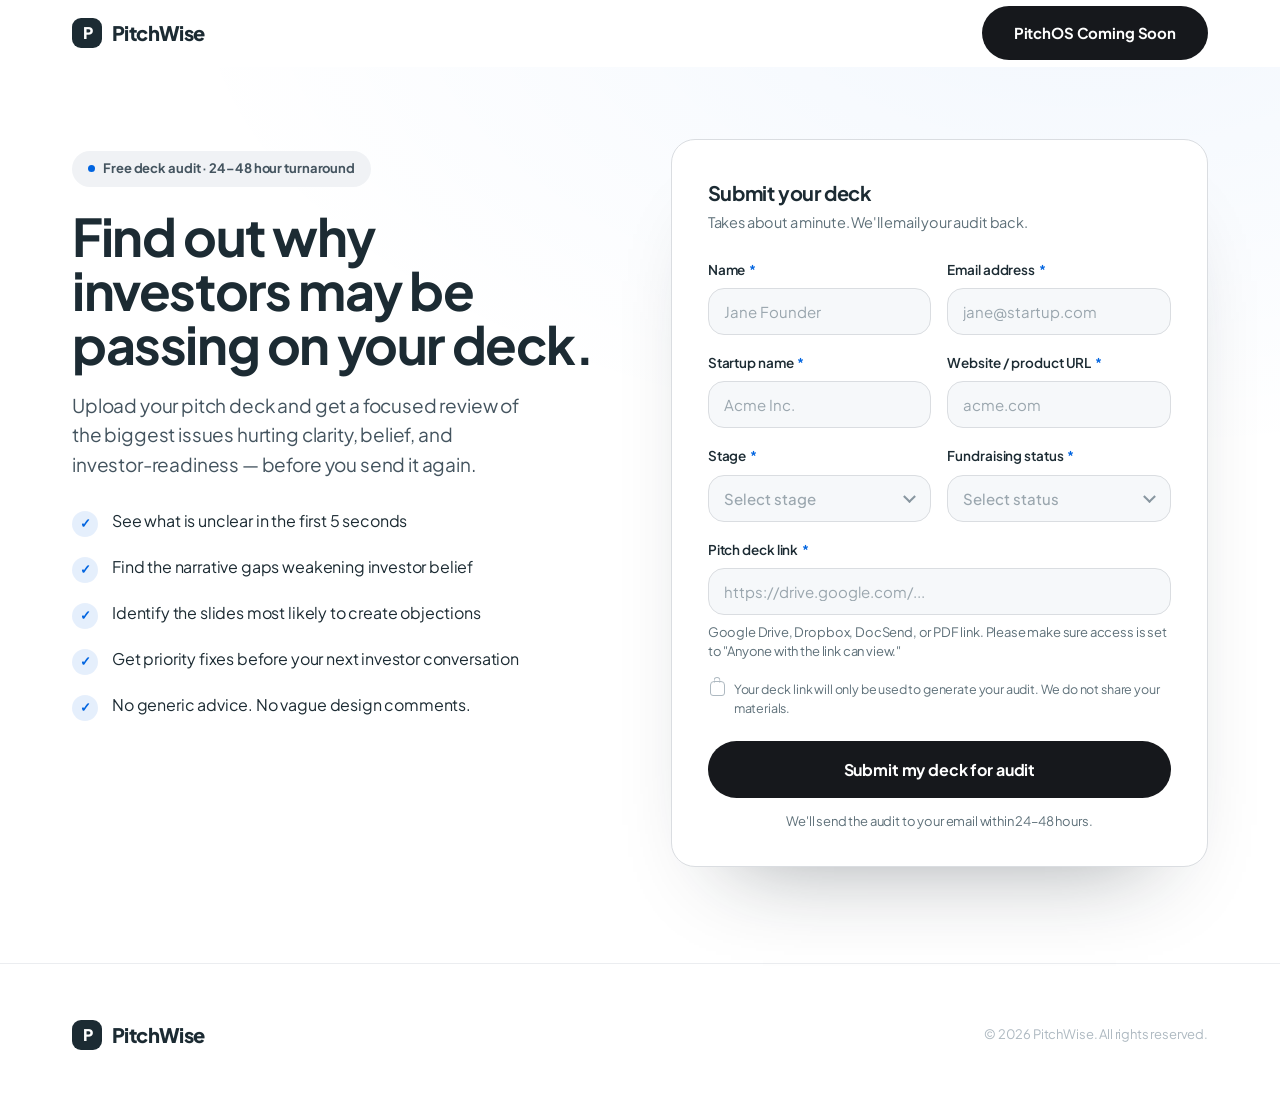
==== commit 97608cb4: "Add files via upload" ====
--- a/free-audit.html
+++ b/free-audit.html
@@ -23,7 +23,7 @@
       PitchWise
     </a>
     <div class="nav-actions">
-      <a class="btn btn-primary" href="./index.html#pricing">Get Pitch OS for $29</a>
+      <a class="btn btn-primary" href="./index.html#pricing">PitchOS Coming Soon</a>
     </div>
   </div>
 </header>
